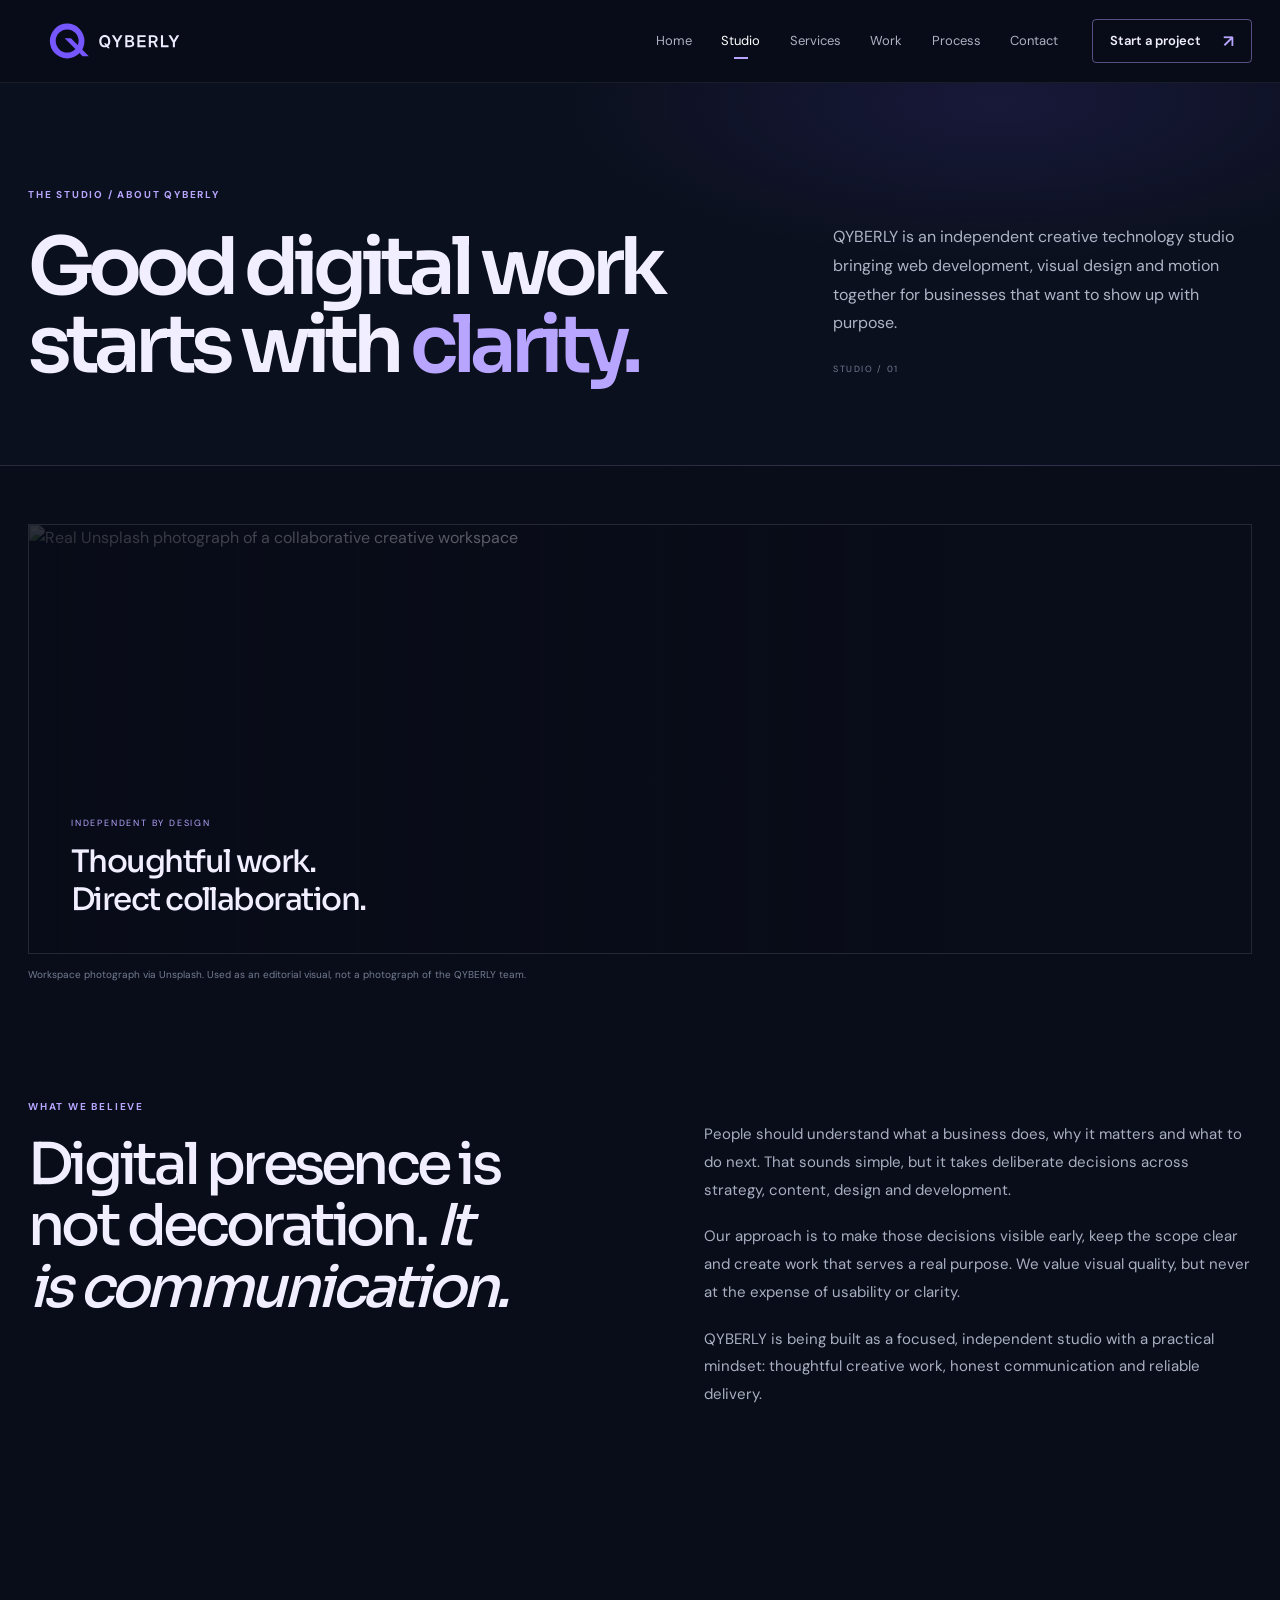
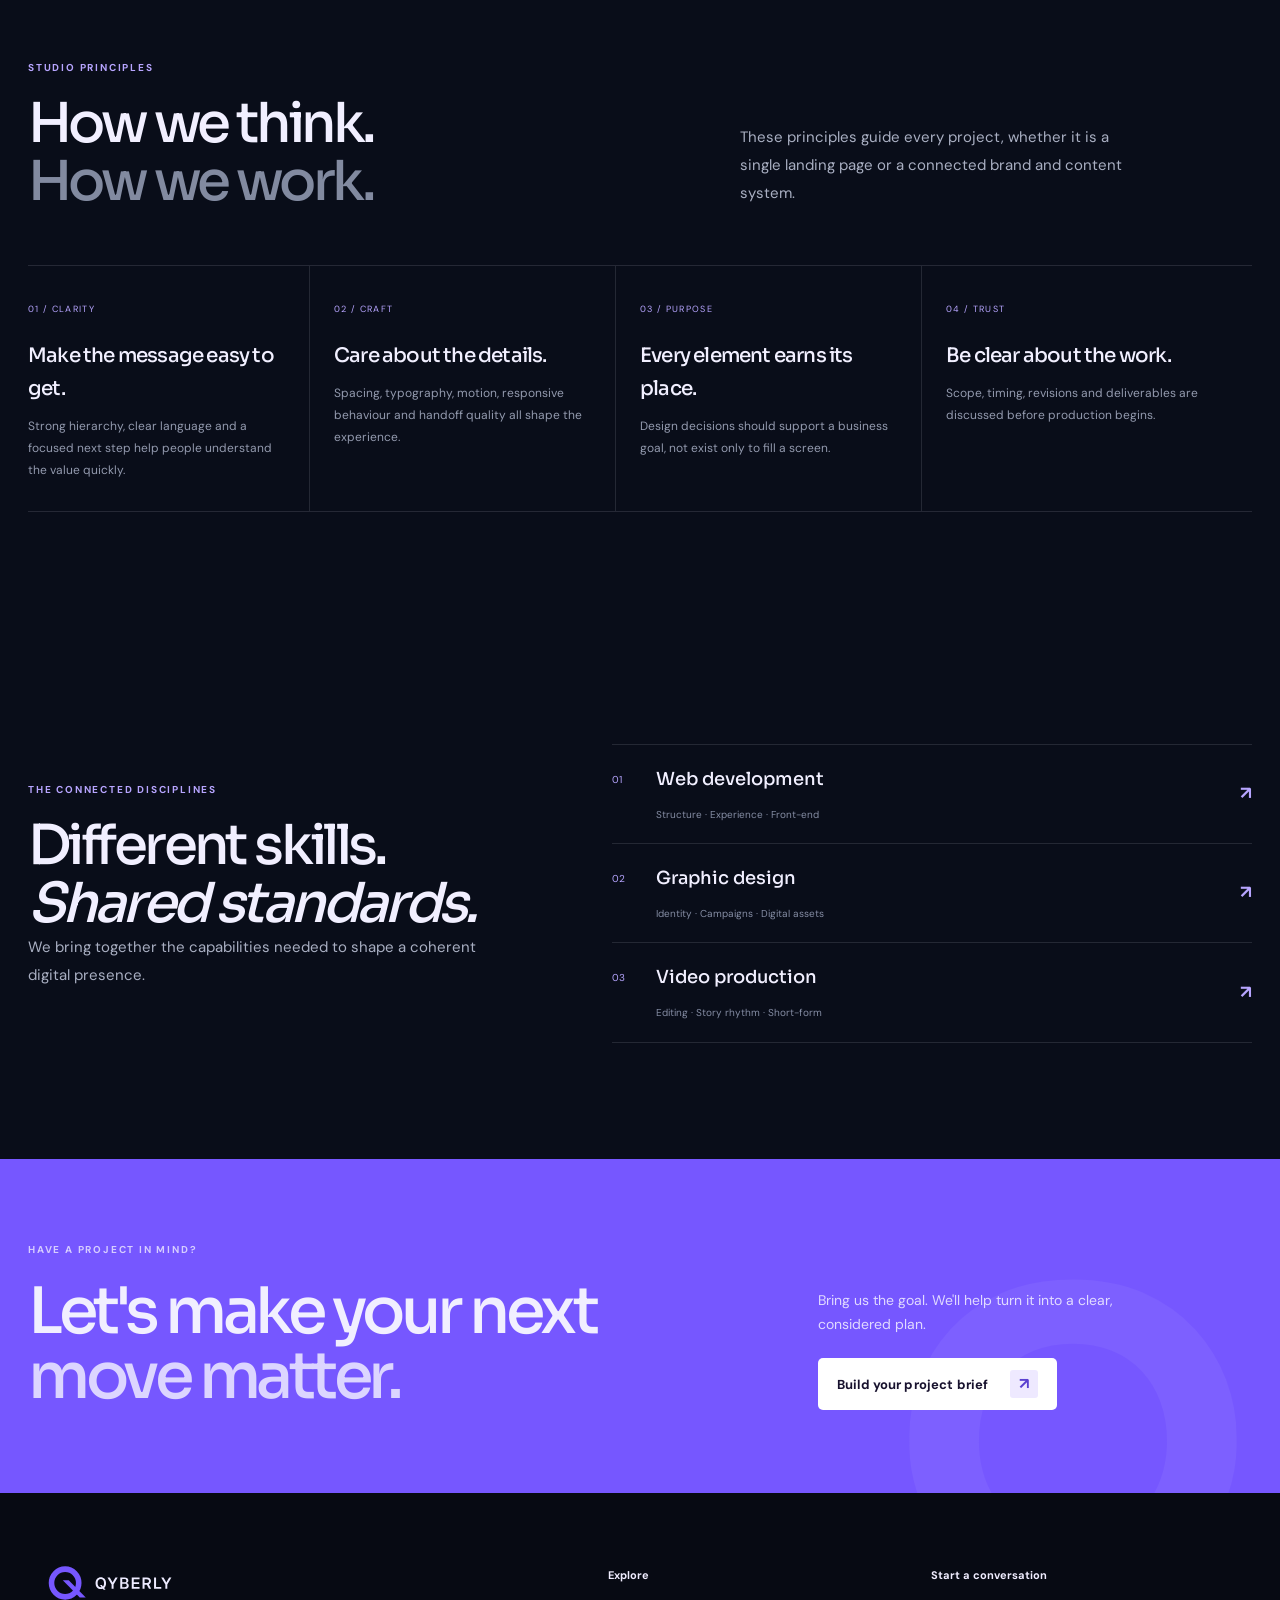
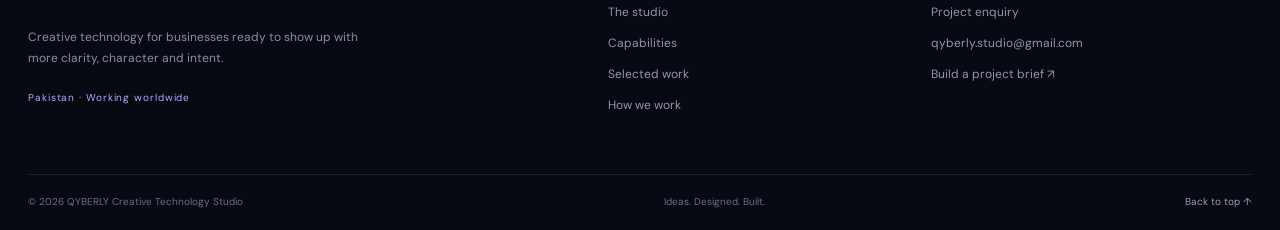
==== about.html @ 38f423c2 "Launch QYBERLY premium studio website v4.0" ====
<!doctype html>
<html lang="en">
<head>
  <meta charset="utf-8">
  <meta name="viewport" content="width=device-width, initial-scale=1">
  <meta name="theme-color" content="#090d19">
  <meta name="description" content="Meet QYBERLY, an independent creative technology studio focused on clarity, craft and connected digital experiences.">
  <meta property="og:type" content="website">
  <meta property="og:title" content="The studio | QYBERLY">
  <meta property="og:description" content="Meet QYBERLY, an independent creative technology studio focused on clarity, craft and connected digital experiences.">
  <meta property="og:image" content="assets/brand/qyberly-logo-transparent.png">
  <title>The studio | QYBERLY</title>
  <link rel="icon" href="assets/brand/favicon.ico" sizes="any">
  <link rel="icon" type="image/png" href="assets/brand/favicon-32.png">
  <link rel="preconnect" href="https://fonts.googleapis.com">
  <link rel="preconnect" href="https://fonts.gstatic.com" crossorigin>
  <link href="https://fonts.googleapis.com/css2?family=DM+Sans:wght@400;500;600;700&family=Sora:wght@400;500;600;700;800&display=swap" rel="stylesheet">
  <link rel="stylesheet" href="css/style.css">
  
  <script src="js/main.js" defer></script>
</head>
<body data-page="about">
<a class="skip-link" href="#main">Skip to content</a>
<div class="reading-progress" aria-hidden="true"><span id="reading-progress-bar"></span></div>
<header class="site-header" id="top">
  <div class="nav-frame">
    <a class="brand-lockup" href="index.html" aria-label="QYBERLY home"><img src="assets/brand/qyberly-logo.svg" alt="QYBERLY Creative Technology Studio"></a>
    <button class="nav-toggle" type="button" aria-expanded="false" aria-controls="primary-nav" aria-label="Open navigation"><span></span><span></span></button>
    <nav class="primary-nav" id="primary-nav" aria-label="Primary navigation"><a href="index.html">Home</a><a href="about.html" aria-current="page">Studio</a><a href="services.html">Services</a><a href="portfolio.html">Work</a><a href="process.html">Process</a><a href="contact.html">Contact</a></nav>
    <a class="nav-cta" href="contact.html">Start a project <span aria-hidden="true">↗</span></a>
  </div>
</header>
<main id="main">
<section class="page-hero"><div class="container page-hero-grid"><div data-reveal><span class="eyebrow">The studio / About QYBERLY</span><h1>Good digital work<br>starts with <em>clarity.</em></h1></div><div class="page-hero-aside" data-reveal data-delay="100"><p>QYBERLY is an independent creative technology studio bringing web development, visual design and motion together for businesses that want to show up with purpose.</p><span class="page-index">STUDIO / 01</span></div></div></section>
<section class="section about-image-section"><div class="container"><div class="about-image-wrap" data-reveal><img src="https://images.unsplash.com/photo-1634084462412-b54873c0a56d?auto=format&fit=crop&w=1600&q=88" alt="Real Unsplash photograph of a collaborative creative workspace" loading="lazy"><div class="about-image-caption"><span>INDEPENDENT BY DESIGN</span><strong>Thoughtful work.<br>Direct collaboration.</strong></div></div><p class="image-credit">Workspace photograph via Unsplash. Used as an editorial visual, not a photograph of the QYBERLY team.</p></div></section>
<section class="section"><div class="container about-story-grid"><div data-reveal><span class="eyebrow">What we believe</span><h2>Digital presence is not decoration. <em>It is communication.</em></h2></div><div class="about-prose" data-reveal data-delay="100"><p>People should understand what a business does, why it matters and what to do next. That sounds simple, but it takes deliberate decisions across strategy, content, design and development.</p><p>Our approach is to make those decisions visible early, keep the scope clear and create work that serves a real purpose. We value visual quality, but never at the expense of usability or clarity.</p><p>QYBERLY is being built as a focused, independent studio with a practical mindset: thoughtful creative work, honest communication and reliable delivery.</p></div></div></section>
<section class="section principles-section"><div class="container"><div class="section-heading" data-reveal><div><span class="eyebrow">Studio principles</span><h2>How we think.<br><span class="text-muted">How we work.</span></h2></div><p>These principles guide every project, whether it is a single landing page or a connected brand and content system.</p></div><div class="principle-grid"><article data-reveal><span>01 / CLARITY</span><h3>Make the message easy to get.</h3><p>Strong hierarchy, clear language and a focused next step help people understand the value quickly.</p></article><article data-reveal data-delay="80"><span>02 / CRAFT</span><h3>Care about the details.</h3><p>Spacing, typography, motion, responsive behaviour and handoff quality all shape the experience.</p></article><article data-reveal data-delay="160"><span>03 / PURPOSE</span><h3>Every element earns its place.</h3><p>Design decisions should support a business goal, not exist only to fill a screen.</p></article><article data-reveal data-delay="240"><span>04 / TRUST</span><h3>Be clear about the work.</h3><p>Scope, timing, revisions and deliverables are discussed before production begins.</p></article></div></div></section>
<section class="section about-capabilities"><div class="container capability-grid"><div data-reveal><span class="eyebrow">The connected disciplines</span><h2>Different skills.<br><em>Shared standards.</em></h2><p>We bring together the capabilities needed to shape a coherent digital presence.</p></div><div class="capability-list" data-reveal data-delay="100"><a href="services.html#web"><span>01</span><strong>Web development</strong><small>Structure · Experience · Front-end</small><b>↗</b></a><a href="services.html#brand"><span>02</span><strong>Graphic design</strong><small>Identity · Campaigns · Digital assets</small><b>↗</b></a><a href="services.html#motion"><span>03</span><strong>Video production</strong><small>Editing · Story rhythm · Short-form</small><b>↗</b></a></div></div></section>
</main>
<section class="closing-band">
  <div class="container closing-inner" data-reveal>
    <div><span class="eyebrow">Have a project in mind?</span><h2>Let's make your next<br><em>move matter.</em></h2></div>
    <div class="closing-action"><p>Bring us the goal. We'll help turn it into a clear, considered plan.</p><a class="button button-light" href="contact.html">Build your project brief <span class="button-arrow">↗</span></a></div>
  </div>
</section>
<footer class="site-footer">
  <div class="container footer-main">
    <div class="footer-intro"><a href="index.html" class="footer-logo"><img src="assets/brand/qyberly-logo.svg" alt="QYBERLY"></a><p>Creative technology for businesses ready to show up with more clarity, character and intent.</p><span class="footer-location">Pakistan · Working worldwide</span></div>
    <div class="footer-column"><h3>Explore</h3><a href="about.html">The studio</a><a href="services.html">Capabilities</a><a href="portfolio.html">Selected work</a><a href="process.html">How we work</a></div>
    <div class="footer-column"><h3>Start a conversation</h3><a href="contact.html">Project enquiry</a><a href="mailto:qyberly.studio@gmail.com">qyberly.studio@gmail.com</a><a href="contact.html#project-brief">Build a project brief ↗</a></div>
  </div>
  <div class="container footer-bottom"><span>© <span data-year></span> QYBERLY Creative Technology Studio</span><span>Ideas. Designed. Built.</span><a href="#top">Back to top ↑</a></div>
</footer>

<dialog class="command-palette" id="command-palette" aria-label="Quick navigation">
  <div class="command-palette-head"><span>QYBERLY / QUICK NAVIGATION</span><kbd>ESC</kbd></div>
  <label class="command-search"><span>⌕</span><input id="command-search-input" type="search" placeholder="Search pages and actions..." autocomplete="off"></label>
  <div class="command-results" id="command-results">
    <a href="index.html"><small>PAGE / 01</small><b>Home</b><span>↗</span></a>
    <a href="about.html"><small>PAGE / 02</small><b>Studio</b><span>↗</span></a>
    <a href="services.html"><small>PAGE / 03</small><b>Services</b><span>↗</span></a>
    <a href="portfolio.html"><small>PAGE / 04</small><b>Selected work</b><span>↗</span></a>
    <a href="process.html"><small>PAGE / 05</small><b>Process</b><span>↗</span></a>
    <a href="contact.html"><small>ACTION / START</small><b>Build a project brief</b><span>↗</span></a>
  </div>
  <div class="command-palette-foot"><span>TIP</span> Press <kbd>Ctrl</kbd> + <kbd>K</kbd> from anywhere to open this menu.</div>
</dialog>

<button class="back-top" type="button" aria-label="Back to top">↑</button>
</body>
</html>
---- css/style.css ----
/* QYBERLY / Studio website v3.0. Plain CSS, no build step. */
:root{
  color-scheme:dark;
  --bg:#090d19;--bg-soft:#0d1221;--panel:#11182a;--panel-2:#151d31;--panel-3:#1a2238;
  --text:#f1efff;--text-soft:#c4c4d4;--muted:#8d93a9;--line:rgba(237,235,255,.12);
  --violet:#7657ff;--violet-light:#b7a5ff;--violet-deep:#5c40e8;--white:#fff;
  --font-display:'Sora',system-ui,sans-serif;--font-body:'DM Sans',system-ui,sans-serif;
  --ease:cubic-bezier(.22,.68,0,1);--ease-out:cubic-bezier(.2,.75,.25,1);--radius:18px;
  --container: min(1240px, calc(100% - 56px));
}
*{box-sizing:border-box}html{scroll-behavior:smooth;scroll-padding-top:110px}body{margin:0;background:var(--bg);color:var(--text);font-family:var(--font-body);font-size:16px;line-height:1.65;-webkit-font-smoothing:antialiased}body.nav-open{overflow:hidden}a{color:inherit;text-decoration:none}button,input,textarea,select{font:inherit}button{color:inherit}img{display:block;max-width:100%}::selection{background:rgba(118,87,255,.35);color:#fff}.container{width:var(--container);margin-inline:auto}.skip-link{position:fixed;left:18px;top:-60px;z-index:999;background:#fff;color:#111;padding:12px 16px;border-radius:6px}.skip-link:focus{top:18px}.reading-progress{position:fixed;top:0;left:0;width:100%;height:2px;z-index:200;background:transparent}.reading-progress span{display:block;width:0;height:100%;background:var(--violet-light);transform-origin:left}
.site-header{position:sticky;top:0;z-index:100;background:rgba(9,13,25,.88);backdrop-filter:blur(18px);border-bottom:1px solid rgba(237,235,255,.075)}.nav-frame{width:var(--container);height:82px;margin:auto;display:flex;align-items:center;justify-content:space-between;gap:34px}.brand-lockup{width:174px;flex:none;display:flex;align-items:center}.brand-lockup img{width:100%;height:auto}.primary-nav{display:flex;align-items:center;gap:clamp(18px,2.3vw,32px);margin-left:auto}.primary-nav a{font-size:13px;color:#aeb2c4;transition:color .35s var(--ease)}.primary-nav a:hover,.primary-nav a[aria-current=page]{color:#fff}.primary-nav a[aria-current=page]:after{content:'';display:block;height:2px;width:14px;margin:5px auto -7px;background:var(--violet-light)}.nav-cta{height:44px;padding:0 17px;display:inline-flex;align-items:center;gap:22px;border:1px solid rgba(183,165,255,.45);border-radius:4px;font-size:13px;font-weight:600;white-space:nowrap;transition:background .35s var(--ease),border-color .35s var(--ease),transform .35s var(--ease)}.nav-cta span{color:var(--violet-light);font-size:17px}.nav-cta:hover{background:rgba(118,87,255,.12);border-color:var(--violet-light);transform:translateY(-2px)}.nav-toggle{display:none}
.home-hero{position:relative;overflow:hidden;border-bottom:1px solid var(--line);background:radial-gradient(ellipse at 81% 39%,rgba(86,62,201,.16),transparent 34%),linear-gradient(120deg,#090d19 0%,#0a0f1d 55%,#0d1020 100%)}.hero-layout{min-height:690px;padding-top:84px;padding-bottom:92px;display:grid;grid-template-columns:1.05fr .95fr;gap:7%;align-items:center}.hero-copy{position:relative;z-index:2;padding-bottom:16px}.hero-kicker,.eyebrow{display:flex;align-items:center;gap:10px;color:var(--violet-light);font-size:10px;text-transform:uppercase;letter-spacing:.18em;font-weight:700}.status-dot{width:7px;height:7px;border-radius:50%;background:#a997ff;box-shadow:0 0 0 5px rgba(118,87,255,.13)}.kicker-line{width:28px;height:1px;background:rgba(183,165,255,.48)}h1,h2,h3,p{margin-top:0}.hero-copy h1,.page-hero h1{font-family:var(--font-display);font-weight:600;letter-spacing:-.075em;line-height:.99;font-size:clamp(3.6rem,6.6vw,6.65rem);margin:30px 0 26px;max-width:800px}.type-accent,.page-hero h1 em,.difference-title h2 em,.faq-layout h2 em,.contact-aside h2 em,.service-panel-copy h2 em,.process-intro h2 em,.collaboration-grid h2 em{font-style:normal;color:var(--violet-light)}.hero-lead{max-width:590px;color:#b8bdcf;font-size:17px;line-height:1.75;margin-bottom:34px}.hero-actions{display:flex;gap:14px;align-items:center;flex-wrap:wrap}.button{min-height:52px;padding:0 18px;display:inline-flex;align-items:center;justify-content:center;gap:22px;border:1px solid transparent;border-radius:5px;font-weight:700;font-size:13px;letter-spacing:.01em;transition:transform .4s var(--ease),background .4s var(--ease),border-color .4s var(--ease),color .4s var(--ease);cursor:pointer}.button:hover{transform:translateY(-3px)}.button:active{transform:translateY(-1px) scale(.99)}.button-primary{background:var(--violet);color:white}.button-primary:hover{background:#886eff}.button-arrow{width:28px;height:28px;border-radius:3px;background:rgba(12,9,31,.22);display:inline-flex;align-items:center;justify-content:center;font-size:16px}.button-quiet{background:transparent;border-color:var(--line);color:#d9d8e8}.button-quiet:hover,.button-outline:hover{border-color:var(--violet-light);background:rgba(118,87,255,.09)}.hero-proof{display:flex;gap:22px;flex-wrap:wrap;margin-top:48px;padding-top:18px;border-top:1px solid var(--line);max-width:610px}.hero-proof span{font-size:10px;text-transform:uppercase;letter-spacing:.11em;color:#7f869d}.hero-art{position:relative;min-width:0;padding:10px 24px 44px 0}.hero-image-frame{height:515px;position:relative;overflow:hidden;background:#151c2d;border:1px solid rgba(183,165,255,.23);border-radius:3px}.hero-image-frame img{width:100%;height:100%;object-fit:cover;filter:saturate(.72) brightness(.72);transition:transform 1.2s var(--ease)}.hero-image-frame:hover img{transform:scale(1.035)}.image-shade{position:absolute;inset:0;background:linear-gradient(180deg,rgba(5,8,17,.12),rgba(5,8,17,.08) 40%,rgba(5,8,17,.83))}.hero-image-top,.hero-image-bottom{position:absolute;left:26px;right:26px;display:flex;justify-content:space-between;align-items:flex-start}.hero-image-top{top:23px;color:#f1efff;font-size:9px;letter-spacing:.17em}.hero-image-bottom{bottom:25px;align-items:flex-end;color:#c7c5d9;font-size:10px;letter-spacing:.12em;line-height:1.8}.hero-image-bottom strong{font-family:var(--font-display);display:block;font-size:20px;letter-spacing:-.04em;color:#fff;font-weight:500}.hero-orbit{width:64px;height:64px;border:1px solid rgba(183,165,255,.65);border-radius:50%;display:grid;place-items:center;color:var(--violet-light);font-family:var(--font-display);font-size:35px;line-height:1}.hero-side-note{position:absolute;right:0;top:5%;writing-mode:vertical-rl;display:flex;gap:12px;align-items:center;color:#858ca2;font-size:9px;letter-spacing:.16em;text-transform:uppercase}.vertical-rule{height:38px;width:1px;background:var(--violet)}.hero-floating-note{position:absolute;bottom:0;left:-52px;background:#12192a;border:1px solid rgba(183,165,255,.25);padding:17px 21px;min-width:235px;box-shadow:0 18px 44px rgba(0,0,0,.24)}.note-label{display:block;color:var(--violet-light);font-size:8px;letter-spacing:.16em;margin-bottom:8px}.hero-floating-note strong{font-family:var(--font-display);font-size:14px;line-height:1.45;font-weight:500}.note-mark{position:absolute;right:18px;bottom:18px;color:var(--violet-light)}.hero-bottom-rule{border-top:1px solid var(--line)}.hero-bottom-rule .container{height:47px;display:flex;align-items:center;justify-content:space-between;color:#737a91;font-size:9px;letter-spacing:.18em}.discipline-strip{border-bottom:1px solid var(--line);background:#0b101e}.discipline-content{min-height:76px;display:flex;align-items:center;justify-content:space-between;gap:20px}.discipline-content>span{color:#8e94a9;font-size:12px}.discipline-content>div{display:flex;align-items:center;gap:23px;flex-wrap:wrap}.discipline-content b{font-weight:500;font-size:11px;color:#d4d2e3}.discipline-content i{width:4px;height:4px;background:var(--violet-light);border-radius:50%}
.section{padding:116px 0}.section-tight{padding:88px 0}.section-intro{background:linear-gradient(180deg,#0b101e,#0d1322)}.intro-grid,.section-heading,.difference-grid,.fit-panel,.about-story-grid,.capability-grid,.faq-layout,.collaboration-grid{display:grid;grid-template-columns:1.08fr .92fr;gap:9%;align-items:start}.intro-grid h2,.section-heading h2,.difference-title h2,.fit-panel h2,.about-story-grid h2,.capability-grid h2,.faq-layout h2,.collaboration-grid h2,.contact-aside h2,.service-selector-intro h2,.process-intro h2{font-family:var(--font-display);font-size:clamp(2.5rem,4.3vw,4.25rem);line-height:1.07;letter-spacing:-.065em;font-weight:500;margin:18px 0 0}.text-muted{color:#828aa0}.intro-copy{padding-top:31px}.intro-copy p,.section-heading>p,.fit-panel>div:last-child>p,.about-prose p,.capability-grid>div>p,.collaboration-grid>div>p{color:#a9afc2;line-height:1.85;font-size:15px}.underlink{display:inline-flex;align-items:center;gap:16px;margin-top:13px;padding-bottom:6px;border-bottom:1px solid rgba(183,165,255,.42);font-size:12px;font-weight:700;color:#f0edff;transition:gap .35s var(--ease),color .35s var(--ease)}.underlink span{color:var(--violet-light);font-size:17px}.underlink:hover{gap:23px;color:var(--violet-light)}.section-services{background:#0b101e}.section-heading{align-items:end;margin-bottom:53px}.section-heading>p{max-width:410px;margin-bottom:5px}.service-list-home{border-top:1px solid var(--line)}.service-line{display:grid;grid-template-columns:70px 1.1fr 1fr 40px;gap:20px;align-items:center;padding:29px 0;border-bottom:1px solid var(--line);transition:padding .4s var(--ease),background .4s var(--ease)}.service-line:hover{padding-left:14px;padding-right:14px;background:rgba(118,87,255,.045)}.service-index{color:var(--violet-light);font-size:11px;letter-spacing:.13em}.service-name h3{font-family:var(--font-display);font-size:22px;letter-spacing:-.04em;font-weight:500;margin:0 0 4px}.service-name p,.service-description{font-size:12px;color:#858ca3;margin:0}.service-description{max-width:260px}.service-arrow{justify-self:end;font-size:22px;color:var(--violet-light);transition:transform .4s var(--ease)}.service-line:hover .service-arrow{transform:translate(4px,-4px)}.section-end-link{margin-top:29px}.section-work{background:#080c17}.home-work-grid{display:grid;grid-template-columns:1.2fr .8fr;gap:42px 26px}.home-work-card{display:block;min-width:0}.home-work-large{grid-row:span 2}.home-work-image{height:270px;position:relative;overflow:hidden;background:#141a2b;border:1px solid var(--line)}.home-work-large .home-work-image{height:590px}.home-work-image:after{content:'';position:absolute;inset:0;background:linear-gradient(180deg,rgba(6,8,18,.08),rgba(6,8,18,.13) 44%,rgba(6,8,18,.72));pointer-events:none}.home-work-image img{width:100%;height:100%;object-fit:cover;filter:saturate(.72) brightness(.78);transition:transform 1.1s var(--ease),filter .8s var(--ease)}.home-work-card:hover img{transform:scale(1.045);filter:saturate(.9) brightness(.82)}.image-index{position:absolute;z-index:2;top:18px;left:20px;color:#fff;font-size:9px;letter-spacing:.15em}.image-hover-arrow{position:absolute;z-index:2;right:20px;top:14px;width:38px;height:38px;border:1px solid rgba(255,255,255,.55);border-radius:50%;display:grid;place-items:center;transition:background .35s var(--ease),transform .35s var(--ease)}.home-work-card:hover .image-hover-arrow{background:var(--violet);border-color:var(--violet);transform:rotate(45deg)}.home-work-meta{padding:17px 0 0;display:flex;justify-content:space-between;gap:18px;align-items:flex-start}.home-work-meta>div>span,.work-type{font-size:9px;text-transform:uppercase;letter-spacing:.13em;color:#8d94a9}.home-work-meta h3{font-family:var(--font-display);font-size:19px;letter-spacing:-.04em;font-weight:500;margin:7px 0 0}.work-type{white-space:nowrap;padding-top:5px;color:var(--violet-light)}.concept-note,.portfolio-disclaimer,.image-credit{font-size:10px;color:#747c93;line-height:1.65}.concept-note{margin:32px 0 0}.image-credit{margin:13px 0 0}.section-difference{background:#0d1322}.difference-title h2{font-size:clamp(2.9rem,5vw,5rem)}.difference-content{padding-top:22px}.difference-lead{font-family:var(--font-display);font-size:21px;line-height:1.5;letter-spacing:-.035em;color:#e5e3f2;margin:0 0 35px}.difference-points{border-top:1px solid var(--line);margin-bottom:24px}.difference-points>div{display:grid;grid-template-columns:42px 1fr;gap:16px;padding:19px 0;border-bottom:1px solid var(--line)}.difference-points>div>span{font-size:10px;color:var(--violet-light);padding-top:5px}.difference-points h3{font-size:14px;font-weight:600;margin:0 0 5px}.difference-points p{font-size:12px;color:#9299ad;line-height:1.7;margin:0}.section-fit{padding-top:90px;padding-bottom:120px}.fit-panel{padding:53px 58px;border:1px solid rgba(183,165,255,.25);background:linear-gradient(120deg,rgba(118,87,255,.1),rgba(17,24,42,.8) 52%,rgba(118,87,255,.04));align-items:center}.fit-panel h2{font-size:clamp(2.4rem,4vw,3.8rem)}.fit-panel>div:last-child{max-width:410px}.fit-panel>div:last-child>p{margin-bottom:20px}
.closing-band{padding:83px 0;background:#7657ff;position:relative;overflow:hidden}.closing-band:after{content:'Q';position:absolute;right:2%;bottom:-170px;font-family:var(--font-display);font-size:420px;font-weight:700;color:rgba(255,255,255,.05);line-height:1;pointer-events:none}.closing-inner{display:grid;grid-template-columns:1fr .65fr;gap:10%;align-items:end;position:relative;z-index:1}.closing-band .eyebrow{color:rgba(255,255,255,.7)}.closing-band h2{font-family:var(--font-display);font-size:clamp(2.7rem,5vw,5rem);line-height:1.03;letter-spacing:-.07em;font-weight:500;margin:20px 0 0}.closing-band h2 em{font-style:normal;color:#dcd5ff}.closing-action p{color:rgba(255,255,255,.78);max-width:330px;font-size:14px;line-height:1.7;margin-bottom:22px}.button-light{background:#fff;color:#18122e}.button-light .button-arrow{background:#eee9ff;color:#5a40d0}.button-light:hover{background:#ece8ff}.site-footer{background:#070a13;padding:68px 0 20px}.footer-main{display:grid;grid-template-columns:1.5fr .7fr 1fr;gap:8%;padding-bottom:58px}.footer-logo{display:block;width:165px}.footer-logo img{width:100%}.footer-intro p{max-width:330px;color:#8990a4;font-size:12px;line-height:1.8;margin:22px 0 13px}.footer-location{font-size:10px;color:var(--violet-light);letter-spacing:.09em}.footer-column{display:flex;flex-direction:column;gap:11px}.footer-column h3{font-size:11px;color:#f0edff;margin:5px 0 8px;font-weight:700}.footer-column a{font-size:12px;color:#9097aa;transition:color .3s}.footer-column a:hover{color:#c2b5ff}.footer-bottom{border-top:1px solid rgba(237,235,255,.1);padding-top:19px;display:flex;justify-content:space-between;gap:16px;color:#687087;font-size:10px}.footer-bottom p{margin:0}.footer-bottom a{color:#9a9fb1}.back-top{position:fixed;right:22px;bottom:22px;width:42px;height:42px;border:1px solid rgba(183,165,255,.35);background:rgba(17,24,42,.92);color:#fff;border-radius:50%;font-size:18px;z-index:60;opacity:0;pointer-events:none;transform:translateY(10px);transition:all .35s var(--ease);cursor:pointer}.back-top.is-visible{opacity:1;pointer-events:auto;transform:translateY(0)}
/* Inner page foundations */
.page-hero{padding:104px 0 80px;background:radial-gradient(ellipse at 78% 5%,rgba(118,87,255,.12),transparent 31%),#0b101e;border-bottom:1px solid var(--line)}.page-hero-grid{display:grid;grid-template-columns:1.1fr .7fr;gap:12%;align-items:end}.page-hero h1{font-size:clamp(3.5rem,6.2vw,6rem);margin:24px 0 0}.page-hero-aside{padding:0 0 8px;max-width:440px}.page-hero-aside p{color:#aeb4c6;font-size:16px;line-height:1.8;margin-bottom:24px}.page-index{display:block;color:#737b91;font-size:9px;letter-spacing:.18em}.about-image-section{padding:58px 0 0}.about-image-wrap{height:430px;position:relative;overflow:hidden;border:1px solid var(--line)}.about-image-wrap img{width:100%;height:100%;object-fit:cover;filter:saturate(.66) brightness(.57)}.about-image-wrap:after{content:'';position:absolute;inset:0;background:linear-gradient(90deg,rgba(8,12,24,.72),transparent 75%)}.about-image-caption{position:absolute;z-index:2;left:42px;bottom:35px}.about-image-caption span{display:block;font-size:9px;letter-spacing:.2em;color:var(--violet-light);margin-bottom:12px}.about-image-caption strong{font-family:var(--font-display);font-size:31px;line-height:1.2;font-weight:500;letter-spacing:-.05em}.about-story-grid{grid-template-columns:.9fr 1fr;gap:15%}.about-story-grid h2{font-size:clamp(2.6rem,4.5vw,4.3rem)}.about-prose{padding-top:22px}.about-prose p{margin-bottom:19px}.principle-grid{display:grid;grid-template-columns:repeat(4,1fr);border-top:1px solid var(--line);border-bottom:1px solid var(--line)}.principle-grid article{padding:28px 24px 30px 0;border-right:1px solid var(--line);margin-right:24px}.principle-grid article:last-child{border-right:0;margin-right:0}.principle-grid article>span{color:var(--violet-light);font-size:9px;letter-spacing:.15em}.principle-grid h3{font-family:var(--font-display);font-size:20px;letter-spacing:-.04em;font-weight:500;margin:19px 0 11px}.principle-grid p{font-size:12px;color:#939aae;line-height:1.8;margin:0}.capability-grid{grid-template-columns:.85fr 1.15fr;align-items:center}.capability-list{border-top:1px solid var(--line)}.capability-list a{display:grid;grid-template-columns:32px 1fr 34px;gap:12px;align-items:center;padding:20px 0;border-bottom:1px solid var(--line)}.capability-list a>span{color:var(--violet-light);font-size:10px}.capability-list strong{font-family:var(--font-display);font-size:18px;font-weight:500}.capability-list small{grid-column:2;color:#858da4;font-size:10px}.capability-list b{grid-column:3;grid-row:1/3;justify-self:end;color:var(--violet-light);font-size:18px;transition:transform .3s}.capability-list a:hover b{transform:translate(4px,-4px)}
/* Services */
.service-selector-section{padding-top:80px}.service-selector-intro{display:flex;justify-content:space-between;align-items:end;margin-bottom:33px}.service-selector-intro h2{font-size:clamp(2.5rem,4.5vw,4.2rem)}.service-tabs{display:flex;gap:5px;border-bottom:1px solid var(--line);margin-bottom:34px}.service-tab{background:none;border:0;padding:17px 20px;color:#838ba1;font-size:12px;cursor:pointer;position:relative}.service-tab:after{content:'';height:2px;position:absolute;left:18px;right:18px;bottom:-1px;background:transparent;transition:background .3s}.service-tab.is-active{color:#fff}.service-tab.is-active:after{background:var(--violet-light)}.service-panel-anchor{scroll-margin-top:110px}.service-panel{display:grid;grid-template-columns:1fr 1fr;gap:8%;align-items:center;min-height:430px}.service-panel[hidden]{display:none}.service-panel-copy h2{font-family:var(--font-display);font-size:clamp(2.7rem,4.4vw,4.2rem);letter-spacing:-.07em;line-height:1.05;font-weight:500;margin:17px 0}.service-panel-copy>p{color:#a4abc0;line-height:1.8;font-size:14px;max-width:480px}.deliverable-list{display:grid;grid-template-columns:1fr 1fr;gap:12px 18px;margin:26px 0 30px}.deliverable-list span{font-size:11px;color:#c8c8d7;position:relative;padding-left:14px}.deliverable-list span:before{content:'';width:5px;height:5px;position:absolute;left:0;top:8px;background:var(--violet-light);border-radius:50%}.service-panel-image{height:440px;position:relative;overflow:hidden;border:1px solid var(--line)}.service-panel-image img{width:100%;height:100%;object-fit:cover;filter:brightness(.72) saturate(.72)}.photo-credit{position:absolute;bottom:12px;left:14px;font-size:9px;color:rgba(255,255,255,.78);text-shadow:0 1px 8px #000}.scope-section{background:#0b101e}.engagement-grid{display:grid;grid-template-columns:repeat(3,1fr);gap:34px}.engagement-grid article{padding:25px 22px 25px 0;border-top:1px solid rgba(183,165,255,.35)}.engagement-number{font-size:9px;color:var(--violet-light);letter-spacing:.15em}.engagement-grid h3{font-family:var(--font-display);font-size:23px;font-weight:500;letter-spacing:-.04em;margin:17px 0 10px}.engagement-grid p{font-size:13px;line-height:1.8;color:#939aae;min-height:70px}.faq-layout{grid-template-columns:.75fr 1.25fr;gap:13%}.faq-layout h2,.contact-aside h2{font-size:clamp(2.6rem,4.5vw,4.4rem)}.faq-layout>div:first-child>p{font-size:13px;color:#858da3;margin-top:20px}.faq-list{border-top:1px solid var(--line)}.faq-item{border-bottom:1px solid var(--line)}.faq-trigger{width:100%;background:none;border:0;display:flex;justify-content:space-between;align-items:center;text-align:left;padding:21px 0;gap:16px;cursor:pointer}.faq-trigger span{font-family:var(--font-display);font-size:15px;font-weight:500;letter-spacing:-.02em}.faq-trigger b{font-size:20px;font-weight:400;color:var(--violet-light);transition:transform .3s}.faq-trigger[aria-expanded=true] b{transform:rotate(45deg)}.faq-answer{padding:0 35px 20px 0}.faq-answer p{color:#9ca3b7;font-size:13px;line-height:1.8;margin:0}
/* Portfolio */
.portfolio-section{padding-top:70px}.portfolio-toolbar{display:flex;align-items:center;justify-content:space-between;gap:20px;margin-bottom:34px}.filter-group{display:flex;gap:7px;flex-wrap:wrap}.filter-button{background:transparent;border:1px solid var(--line);color:#9da4b8;padding:9px 13px;border-radius:3px;font-size:11px;cursor:pointer;transition:background .3s,border-color .3s,color .3s}.filter-button span{font-size:9px;opacity:.6;margin-left:7px}.filter-button.is-active,.filter-button:hover{background:rgba(118,87,255,.16);border-color:rgba(183,165,255,.5);color:#fff}.portfolio-count{font-size:10px;color:#80879d;white-space:nowrap}.portfolio-count strong{color:#fff}.portfolio-grid{display:grid;grid-template-columns:1fr 1fr;gap:42px 28px}.portfolio-card{min-width:0;scroll-margin-top:110px}.portfolio-card[hidden]{display:none}.portfolio-open{display:block;width:100%;padding:0;text-align:left;background:transparent;border:0;cursor:pointer}.portfolio-image{height:345px;position:relative;overflow:hidden;background:#151c2c;border:1px solid var(--line)}.portfolio-card-featured .portfolio-image{height:430px}.portfolio-image>img{width:100%;height:100%;object-fit:cover;filter:brightness(.72) saturate(.7);transition:transform .9s var(--ease),filter .7s}.portfolio-open:hover .portfolio-image>img{transform:scale(1.05);filter:brightness(.88) saturate(.86)}.portfolio-image:after{content:'';position:absolute;inset:0;background:linear-gradient(180deg,rgba(5,8,18,.05),rgba(5,8,18,.1) 38%,rgba(5,8,18,.83));pointer-events:none}.portfolio-serial{position:absolute;left:20px;top:18px;z-index:2;font-size:9px;letter-spacing:.16em;color:#fff}.portfolio-open-icon{position:absolute;right:18px;top:16px;z-index:2;width:38px;height:38px;border:1px solid rgba(255,255,255,.6);border-radius:50%;display:grid;place-items:center;transition:background .35s,transform .35s}.portfolio-open:hover .portfolio-open-icon{background:var(--violet);transform:rotate(45deg)}.portfolio-overlay-title{position:absolute;left:25px;bottom:25px;z-index:2;display:flex;flex-direction:column;gap:4px}.portfolio-overlay-title small{font-size:9px;letter-spacing:.2em;color:#d8d3f3}.portfolio-overlay-title strong{font-family:var(--font-display);font-size:clamp(3.6rem,8vw,6rem);letter-spacing:-.09em;line-height:.9;font-weight:600}.portfolio-overlay-title strong span{color:var(--violet-light)}.portfolio-card-caption{display:flex;align-items:flex-start;justify-content:space-between;gap:16px;padding-top:17px}.portfolio-card-caption>div>span{font-size:9px;color:#8a91a6;text-transform:uppercase;letter-spacing:.13em}.portfolio-card-caption h2{font-family:var(--font-display);font-size:19px;letter-spacing:-.04em;font-weight:500;margin:7px 0 0}.concept-label{display:inline-block;color:var(--violet-light);border:1px solid rgba(183,165,255,.32);padding:5px 8px;font-size:8px;letter-spacing:.11em;text-transform:uppercase;white-space:nowrap}.portfolio-brand-art{background:radial-gradient(circle at 70% 25%,rgba(118,87,255,.35),transparent 38%),#11182a}.portfolio-brand-art:after{display:none}.brand-art-bg{position:absolute;inset:0;display:flex;align-items:center;justify-content:center;flex-direction:column;overflow:hidden}.brand-art-ring{position:absolute;width:260px;height:260px;border:1px solid rgba(183,165,255,.5);border-radius:50%;box-shadow:0 0 80px rgba(118,87,255,.18),inset 0 0 60px rgba(118,87,255,.1)}.brand-art-letter{font-family:var(--font-display);font-size:200px;line-height:1;color:rgba(183,165,255,.12);font-weight:700}.brand-art-word{font-family:var(--font-display);font-weight:600;letter-spacing:.28em;font-size:28px;margin-top:-24px}.brand-art-line{font-size:8px;letter-spacing:.3em;color:var(--violet-light);margin-top:15px}.portfolio-disclaimer{margin-top:37px;padding-top:17px;border-top:1px solid var(--line);max-width:900px}.case-dialog{width:min(900px,calc(100% - 28px));max-height:min(90vh,900px);padding:0;border:1px solid rgba(183,165,255,.28);background:#0d1322;color:var(--text);box-shadow:0 30px 100px rgba(0,0,0,.55)}.case-dialog::backdrop{background:rgba(4,6,13,.84);backdrop-filter:blur(8px)}.dialog-top{display:flex;justify-content:space-between;align-items:center;padding:19px 24px;border-bottom:1px solid var(--line)}.dialog-close{width:36px;height:36px;background:transparent;border:1px solid var(--line);border-radius:50%;font-size:22px;cursor:pointer}.dialog-content{display:grid;grid-template-columns:.85fr 1.15fr;gap:28px;padding:25px}.dialog-visual{min-height:370px;background:linear-gradient(135deg,#181e35,#32256c);position:relative;overflow:hidden}.dialog-visual img{width:100%;height:100%;position:absolute;inset:0;object-fit:cover;filter:brightness(.7)}.dialog-copy{padding:12px 4px}.dialog-category{font-size:9px;color:var(--violet-light);letter-spacing:.16em;text-transform:uppercase}.dialog-copy h2{font-family:var(--font-display);font-size:32px;line-height:1.1;letter-spacing:-.06em;margin:13px 0}.dialog-copy>p{font-size:13px;line-height:1.8;color:#a8aec0}.dialog-detail-grid{display:grid;grid-template-columns:1fr 1fr;gap:18px;margin-top:28px}.dialog-detail-grid span{font-size:8px;letter-spacing:.15em;color:var(--violet-light)}.dialog-detail-grid p{font-size:11px;line-height:1.7;color:#999fb2;margin-top:8px}.dialog-foot{margin-top:25px;display:flex;justify-content:space-between;align-items:center;gap:15px;flex-wrap:wrap}
/* Process */
.process-section{padding-top:80px}.process-intro{display:grid;grid-template-columns:.75fr 1.25fr;gap:11%}.process-intro h2{position:sticky;top:130px}.process-track{border-top:1px solid var(--line)}.process-step{display:grid;grid-template-columns:70px 1fr;gap:20px;padding:34px 0 43px;border-bottom:1px solid var(--line)}.process-step-number{font-family:var(--font-display);font-size:36px;letter-spacing:-.07em;color:var(--violet-light)}.process-step-label{font-size:9px;color:#848ca2;letter-spacing:.2em}.process-step h3{font-family:var(--font-display);font-weight:500;font-size:27px;letter-spacing:-.05em;margin:7px 0 10px}.process-step p{max-width:590px;font-size:13px;color:#a0a7ba;line-height:1.85}.process-step ul{display:grid;grid-template-columns:1fr 1fr 1fr;gap:12px;padding:0;margin:23px 0 0;list-style:none}.process-step li{font-size:10px;color:#d0cede;padding-top:10px;border-top:1px solid rgba(183,165,255,.25)}.collaboration-section{background:#0d1322}.collaboration-grid{grid-template-columns:.82fr 1.18fr;gap:13%}.collaboration-list{border-top:1px solid var(--line)}.collaboration-list>div{display:grid;grid-template-columns:40px 1fr;gap:18px;padding:20px 0;border-bottom:1px solid var(--line)}.collaboration-list span{font-size:10px;color:var(--violet-light)}.collaboration-list p{margin:0;color:#c6c7d4;font-size:13px}
/* Contact / project brief builder */
.contact-hero{padding-bottom:72px}.email-direct{display:inline-flex;gap:16px;align-items:center;color:#fff;font-weight:700;font-size:14px;border-bottom:1px solid rgba(183,165,255,.4);padding-bottom:8px}.email-direct span{color:var(--violet-light)}.contact-section{padding-top:75px}.contact-grid{display:grid;grid-template-columns:.7fr 1.3fr;gap:9%;align-items:start}.contact-aside{position:sticky;top:128px}.contact-aside h2{margin:18px 0}.contact-aside>p{font-size:13px;color:#a0a7ba;line-height:1.8;max-width:330px}.contact-assurance{display:flex;flex-direction:column;gap:11px;margin-top:29px}.contact-assurance span{font-size:10px;color:#abb1c4}.contact-assurance b{color:var(--violet-light);font-size:9px;margin-right:11px}.contact-email-block{margin-top:42px;padding-top:17px;border-top:1px solid var(--line);display:flex;flex-direction:column;gap:7px}.contact-email-block small{font-size:8px;color:#7e879c;letter-spacing:.17em}.contact-email-block a{font-size:12px;color:var(--violet-light)}.brief-form{background:#101729;border:1px solid rgba(183,165,255,.18);padding:30px 32px}.form-progress{margin-bottom:27px}.form-progress>div:first-child{display:flex;justify-content:space-between;gap:15px;font-size:9px;letter-spacing:.14em;color:#aeb2c5}.form-progress strong{font-size:10px;color:var(--violet-light);letter-spacing:0}.progress-track{height:3px;background:#272e42;margin-top:12px}.progress-track span{display:block;width:0;height:100%;background:var(--violet-light);transition:width .35s var(--ease)}.form-row{display:flex;flex-direction:column;gap:9px;margin-bottom:23px}.form-row label,.form-row legend{font-size:11px;color:#e3e1f0;font-weight:600}.form-row sup{color:var(--violet-light)}.form-row label>span{font-size:9px;color:#81899f;font-weight:400;margin-left:6px}.form-row input[type=text],.form-row input[type=email],.form-row textarea,.form-row select{width:100%;min-height:48px;border:1px solid rgba(237,235,255,.13);border-radius:3px;background:#0b1120;color:#f2f0ff;padding:12px 14px;outline:0;transition:border-color .3s,background .3s}.form-row textarea{resize:vertical;min-height:130px}.form-row input:focus,.form-row textarea:focus,.form-row select:focus{border-color:var(--violet-light);background:#0d1426}.form-row input::placeholder,.form-row textarea::placeholder{color:#626b82}.form-row fieldset{border:0;padding:0}.form-row legend{margin-bottom:12px}.choice-grid{display:grid;grid-template-columns:1fr 1fr;gap:8px}.choice-option{display:flex;align-items:flex-start;gap:10px;padding:13px;border:1px solid rgba(237,235,255,.12);background:#0c1221;cursor:pointer;transition:border-color .3s,background .3s}.choice-option:has(input:checked){border-color:rgba(183,165,255,.75);background:rgba(118,87,255,.1)}.choice-option input{accent-color:var(--violet);margin-top:4px}.choice-option span{display:flex;flex-direction:column;gap:3px}.choice-option b{font-size:11px;font-weight:600}.choice-option small{font-size:9px;color:#80899e}.form-pair{display:grid;grid-template-columns:1fr 1fr;gap:15px}.field-help{font-size:9px;color:#81899e}.brief-actions{display:flex;gap:10px;flex-wrap:wrap}.brief-actions .button{min-height:48px}.button-outline{border-color:var(--line);background:transparent}.text-button{background:transparent;border:0;color:#8e96aa;font-size:10px;cursor:pointer;padding:0 8px}.text-button:hover{color:#fff}.form-status{font-size:10px;line-height:1.7;color:#81899e;margin:20px 0 0}.form-status.is-success{color:#b7a5ff}.form-status.is-error{color:#ff9caa}
/* Reveal, reduced motion, responsive */
[data-reveal]{opacity:0;transform:translateY(22px);transition:opacity .8s var(--ease),transform .8s var(--ease);will-change:opacity,transform}[data-reveal].is-visible{opacity:1;transform:translateY(0)}[data-delay="80"]{transition-delay:.08s}[data-delay="100"]{transition-delay:.1s}[data-delay="120"]{transition-delay:.12s}[data-delay="150"]{transition-delay:.15s}[data-delay="160"]{transition-delay:.16s}[data-delay="180"]{transition-delay:.18s}[data-delay="240"]{transition-delay:.24s}.js-ready [data-reveal]:not(.is-visible){opacity:0}
@media(max-width:1080px){:root{--container:min(100% - 42px,980px)}.nav-frame{gap:20px}.primary-nav{gap:17px}.primary-nav a{font-size:12px}.nav-cta{padding:0 12px;gap:12px}.hero-layout{gap:4%;grid-template-columns:1.02fr .98fr}.hero-copy h1{font-size:clamp(3.4rem,6vw,5.3rem)}.hero-image-frame{height:470px}.hero-floating-note{left:-30px}.section{padding:95px 0}.home-work-image{height:235px}.home-work-large .home-work-image{height:530px}}
@media(max-width:820px){:root{--container:calc(100% - 36px)}.nav-frame{height:72px}.brand-lockup{width:152px}.nav-toggle{display:flex;flex-direction:column;justify-content:center;gap:6px;width:42px;height:42px;margin-left:auto;border:1px solid var(--line);background:transparent;border-radius:3px;cursor:pointer}.nav-toggle span{width:17px;height:1px;background:#fff;margin:auto;transition:transform .35s var(--ease)}.nav-toggle[aria-expanded=true] span:first-child{transform:translateY(3.5px) rotate(45deg)}.nav-toggle[aria-expanded=true] span:last-child{transform:translateY(-3.5px) rotate(-45deg)}.primary-nav{position:fixed;inset:72px 0 auto;display:flex;flex-direction:column;align-items:stretch;gap:0;padding:15px 22px 24px;background:rgba(9,13,25,.98);border-bottom:1px solid rgba(183,165,255,.22);opacity:0;visibility:hidden;transform:translateY(-12px);transition:opacity .35s var(--ease),transform .35s var(--ease),visibility .35s}.primary-nav.is-open{opacity:1;visibility:visible;transform:translateY(0)}.primary-nav a{padding:14px 0;border-bottom:1px solid var(--line);font-size:14px}.primary-nav a[aria-current=page]:after{display:none}.nav-cta{display:none}.hero-layout{padding-top:70px;min-height:auto;grid-template-columns:1fr;gap:45px}.hero-copy h1{max-width:690px;font-size:clamp(3.7rem,9.5vw,6.4rem)}.hero-lead{max-width:650px}.hero-art{width:min(100%,620px);margin-left:auto;padding:0 15px 28px 0}.hero-image-frame{height:460px}.hero-floating-note{left:-5px}.hero-proof{margin-top:35px}.discipline-content{align-items:flex-start;flex-direction:column;padding:20px 0}.section-heading,.intro-grid,.difference-grid,.fit-panel,.about-story-grid,.capability-grid,.faq-layout,.collaboration-grid{grid-template-columns:1fr;gap:28px}.intro-copy{padding-top:0;max-width:650px}.section-heading{align-items:start;margin-bottom:37px}.section-heading>p{max-width:650px}.difference-content{padding-top:0}.fit-panel{padding:38px 32px}.fit-panel>div:last-child{max-width:610px}.closing-inner{grid-template-columns:1fr;gap:30px}.closing-action{max-width:480px}.footer-main{grid-template-columns:1fr 1fr;gap:38px}.footer-intro{grid-column:1/-1}.page-hero{padding:80px 0 62px}.page-hero-grid{grid-template-columns:1fr;gap:28px}.page-hero h1{font-size:clamp(3.5rem,9vw,5.7rem)}.page-hero-aside{max-width:620px}.about-image-wrap{height:350px}.principle-grid{grid-template-columns:1fr 1fr}.principle-grid article:nth-child(2){border-right:0;margin-right:0}.principle-grid article:nth-child(3),.principle-grid article:nth-child(4){border-top:1px solid var(--line)}.service-panel{grid-template-columns:1fr;gap:28px}.service-panel-image{height:360px;grid-row:1}.service-panel-copy{max-width:700px}.engagement-grid{gap:20px}.engagement-grid p{min-height:105px}.process-intro{grid-template-columns:1fr;gap:35px}.process-intro h2{position:static}.contact-grid{grid-template-columns:1fr;gap:38px}.contact-aside{position:static}.contact-aside>p{max-width:540px}.contact-email-block{margin-top:24px}.home-work-grid{gap:28px 18px}.portfolio-image{height:290px}.portfolio-card-featured .portfolio-image{height:360px}}
@media(max-width:560px){:root{--container:calc(100% - 34px)}.nav-frame{height:68px}.primary-nav{inset:68px 0 auto}.brand-lockup{width:142px}.hero-layout{padding-top:57px;padding-bottom:67px;gap:35px}.hero-kicker{font-size:8px;letter-spacing:.12em;flex-wrap:wrap}.hero-copy h1{font-size:clamp(3.25rem,13vw,4.7rem);margin:23px 0 19px}.hero-lead{font-size:14px;line-height:1.75}.hero-actions{align-items:stretch;flex-direction:column}.hero-actions .button{width:100%;justify-content:space-between}.hero-proof{gap:10px 17px;margin-top:27px}.hero-proof span{font-size:8px}.hero-image-frame{height:360px}.hero-floating-note{min-width:205px;padding:13px 15px;left:0}.hero-side-note{right:-2px;font-size:7px}.hero-image-bottom strong{font-size:16px}.hero-bottom-rule .container{font-size:7px;letter-spacing:.11em}.discipline-content>div{gap:10px 13px}.discipline-content b{font-size:10px}.section{padding:77px 0}.section-tight{padding:68px 0}.intro-grid h2,.section-heading h2,.difference-title h2,.fit-panel h2,.about-story-grid h2,.capability-grid h2,.faq-layout h2,.collaboration-grid h2,.contact-aside h2,.service-selector-intro h2,.process-intro h2{font-size:clamp(2.4rem,10vw,3.3rem)}.intro-copy p,.section-heading>p,.fit-panel>div:last-child>p,.about-prose p{font-size:13px}.service-line{grid-template-columns:34px 1fr 25px;gap:11px;padding:21px 0}.service-name h3{font-size:17px}.service-name p{font-size:9px}.service-description{display:none}.service-arrow{grid-column:3;grid-row:1}.home-work-grid{grid-template-columns:1fr;gap:30px}.home-work-large{grid-row:auto}.home-work-image,.home-work-large .home-work-image{height:310px}.home-work-meta h3{font-size:16px}.home-work-meta{gap:8px}.work-type{font-size:7px}.fit-panel{padding:28px 22px}.closing-band{padding:65px 0}.closing-band h2{font-size:clamp(2.6rem,11vw,3.7rem)}.footer-main{grid-template-columns:1fr 1fr;gap:28px 20px}.footer-intro{grid-column:1/-1}.footer-column a{font-size:10px}.footer-bottom{flex-wrap:wrap;font-size:9px}.footer-bottom span:nth-child(2){display:none}.page-hero{padding:64px 0 50px}.page-hero h1{font-size:clamp(3.15rem,12vw,4.7rem)}.page-hero-aside p{font-size:14px}.about-image-section{padding-top:30px}.about-image-wrap{height:290px}.about-image-caption{left:20px;bottom:22px}.about-image-caption strong{font-size:23px}.principle-grid{grid-template-columns:1fr}.principle-grid article{border-right:0;border-bottom:1px solid var(--line);margin:0;padding:22px 0}.principle-grid article:nth-child(2){border-bottom:1px solid var(--line)}.principle-grid article:nth-child(3){border-top:0}.principle-grid article:last-child{border-bottom:0}.principle-grid h3{margin:10px 0 7px}.service-selector-intro{display:block}.service-tabs{overflow-x:auto;white-space:nowrap}.service-tab{padding:14px 12px;font-size:10px}.service-panel-image{height:260px}.service-panel-copy h2{font-size:2.8rem}.deliverable-list{grid-template-columns:1fr;gap:9px}.engagement-grid{grid-template-columns:1fr;gap:8px}.engagement-grid article{padding:22px 0}.engagement-grid p{min-height:0}.faq-trigger span{font-size:13px}.portfolio-toolbar{align-items:flex-start;flex-direction:column}.portfolio-grid{grid-template-columns:1fr;gap:29px}.portfolio-image,.portfolio-card-featured .portfolio-image{height:300px}.portfolio-card-caption h2{font-size:16px}.dialog-content{grid-template-columns:1fr;padding:16px}.dialog-visual{min-height:230px}.dialog-detail-grid{grid-template-columns:1fr}.dialog-copy h2{font-size:26px}.process-step{grid-template-columns:44px 1fr;gap:12px;padding:27px 0}.process-step-number{font-size:28px}.process-step h3{font-size:22px}.process-step ul{grid-template-columns:1fr;gap:8px}.process-step li{padding-top:7px}.brief-form{padding:22px 17px}.choice-grid,.form-pair{grid-template-columns:1fr}.brief-actions{align-items:stretch;flex-direction:column}.brief-actions .button{width:100%}.text-button{padding:8px}.form-progress>div:first-child{font-size:8px}.back-top{right:12px;bottom:12px}}
@media(prefers-reduced-motion:reduce){html{scroll-behavior:auto}*,*::before,*::after{animation-duration:.01ms!important;animation-iteration-count:1!important;scroll-behavior:auto!important;transition-duration:.01ms!important}[data-reveal]{opacity:1;transform:none}}


/* QYBERLY v4 / interactive scope finder */
.scope-finder-section{background:linear-gradient(180deg,#0b101e,#090d19);border-top:1px solid var(--line)}
.scope-finder-heading{display:grid;grid-template-columns:1fr .65fr;gap:10%;align-items:end;margin-bottom:42px}
.scope-finder-heading h2{font-family:var(--font-display);font-size:clamp(2.8rem,5vw,4.7rem);line-height:1.04;letter-spacing:-.07em;font-weight:500;margin:18px 0 0}
.scope-finder-heading h2 em{font-style:normal;color:var(--violet-light)}
.scope-finder-heading>p{color:#a9afc2;font-size:14px;line-height:1.85;max-width:420px;margin:0 0 5px}
.scope-finder{display:grid;grid-template-columns:245px 1fr;border:1px solid rgba(183,165,255,.22);background:linear-gradient(130deg,rgba(118,87,255,.075),rgba(17,24,42,.86) 40%)}
.scope-steps{padding:28px 22px;border-right:1px solid var(--line);display:flex;flex-direction:column;gap:9px}
.scope-step{display:flex;align-items:center;gap:13px;padding:14px 12px;color:#777f96;border:1px solid transparent;transition:.25s}
.scope-step span{font-size:10px;color:#777f96;letter-spacing:.1em}
.scope-step b{font-size:12px;font-weight:600}
.scope-step.is-active{color:#fff;background:rgba(118,87,255,.12);border-color:rgba(183,165,255,.22)}
.scope-step.is-active span{color:var(--violet-light)}
.scope-content{padding:38px clamp(22px,4vw,54px);min-width:0}
.scope-overline,.scope-result-tag{font-size:9px;letter-spacing:.17em;color:var(--violet-light);font-weight:700}
.scope-question h3{font-family:var(--font-display);font-size:clamp(1.7rem,3vw,2.45rem);font-weight:500;letter-spacing:-.055em;margin:14px 0 27px}
.scope-choice-grid{display:grid;grid-template-columns:1fr 1fr;gap:11px}
.scope-choice-grid-three{grid-template-columns:repeat(3,1fr)}
.scope-choice{min-height:142px;text-align:left;padding:19px;border:1px solid rgba(237,235,255,.12);background:rgba(8,12,23,.58);cursor:pointer;display:flex;flex-direction:column;align-items:flex-start;transition:transform .25s var(--ease),border-color .25s,background .25s}
.scope-choice:hover,.scope-choice:focus-visible{transform:translateY(-3px);border-color:rgba(183,165,255,.72);background:rgba(118,87,255,.1);outline:0}
.scope-choice-icon{color:var(--violet-light);font-size:21px;margin-bottom:13px}
.scope-choice b{font-size:13px;margin-bottom:5px}
.scope-choice small{font-size:10px;line-height:1.6;color:#8f97ac}
.scope-back{border:0;background:transparent;color:#a9afc2;font-size:11px;cursor:pointer;padding:14px 0 0}
.scope-back:hover{color:var(--violet-light)}
.scope-result{display:grid;grid-template-columns:1fr .8fr;gap:35px;padding:6px 0 18px}
.scope-result h3{font-family:var(--font-display);font-size:clamp(1.8rem,3vw,2.7rem);font-weight:500;letter-spacing:-.06em;line-height:1.12;margin:14px 0}
.scope-result p{color:#a9afc2;font-size:13px;line-height:1.8}
.scope-result-deliverables{border-left:1px solid var(--line);padding-left:25px}
.scope-result-deliverables>b{font-size:11px}
.scope-result-deliverables ul{padding-left:17px;color:#a9afc2;font-size:12px;line-height:2}
.scope-result-actions{display:flex;align-items:center;gap:18px;flex-wrap:wrap;margin-top:10px}
.scope-disclaimer{font-size:9px;color:#707991;margin:18px 0 0}
.portfolio-search{display:flex;align-items:center;gap:9px;min-width:210px;padding:9px 12px;border:1px solid var(--line);background:rgba(8,12,23,.55);color:var(--violet-light)}
.portfolio-search input{width:100%;min-width:0;background:transparent;border:0;outline:0;color:var(--text);font:inherit;font-size:11px}
.portfolio-search input::placeholder{color:#788198}
.command-palette{width:min(560px,calc(100% - 28px));max-width:none;padding:0;border:1px solid rgba(183,165,255,.35);background:#0d1322;color:var(--text);box-shadow:0 30px 100px rgba(0,0,0,.65)}
.command-palette::backdrop{background:rgba(3,5,12,.76);backdrop-filter:blur(8px)}
.command-palette-head,.command-palette-foot{display:flex;align-items:center;justify-content:space-between;padding:15px 19px;color:#858da3;font-size:9px;letter-spacing:.15em}
.command-palette-head{border-bottom:1px solid var(--line)}
.command-palette kbd{font:inherit;letter-spacing:0;border:1px solid var(--line);padding:3px 6px;border-radius:3px;color:#c9c5dc}
.command-search{display:flex;align-items:center;gap:12px;padding:18px 20px;border-bottom:1px solid var(--line);color:var(--violet-light);font-size:20px}
.command-search input{width:100%;border:0;outline:0;background:transparent;color:#fff;font:inherit;font-size:15px}
.command-results{padding:8px}
.command-results a{display:grid;grid-template-columns:100px 1fr 20px;align-items:center;gap:12px;padding:13px 12px;border:1px solid transparent;transition:.2s}
.command-results a:hover,.command-results a:focus-visible{background:rgba(118,87,255,.12);border-color:rgba(183,165,255,.2);outline:0}
.command-results small{font-size:8px;letter-spacing:.12em;color:#858da3}
.command-results b{font-size:12px;font-weight:600}
.command-results a>span{color:var(--violet-light)}
.command-palette-foot{justify-content:flex-start;gap:8px;border-top:1px solid var(--line);letter-spacing:0}
.command-palette-foot>span{color:var(--violet-light);letter-spacing:.13em;margin-right:6px}
@media(max-width:820px){.scope-finder-heading{grid-template-columns:1fr;gap:18px}.scope-finder{grid-template-columns:1fr}.scope-steps{border-right:0;border-bottom:1px solid var(--line);padding:13px;display:grid;grid-template-columns:repeat(3,1fr);gap:5px}.scope-step{justify-content:center;gap:7px;padding:10px 5px}.scope-step b{font-size:10px}.scope-content{padding:28px 22px}.portfolio-search{width:100%}}
@media(max-width:560px){.scope-choice-grid,.scope-choice-grid-three{grid-template-columns:1fr}.scope-choice{min-height:105px;padding:15px}.scope-choice-icon{margin-bottom:7px}.scope-result{grid-template-columns:1fr;gap:12px}.scope-result-deliverables{border-left:0;border-top:1px solid var(--line);padding:17px 0 0}.scope-result-actions{align-items:stretch;flex-direction:column}.scope-result-actions .button{width:100%}.command-results a{grid-template-columns:76px 1fr 18px}.command-palette-foot{font-size:8px}}

.scope-choice.is-selected{border-color:var(--violet-light);background:rgba(118,87,255,.16);box-shadow:inset 0 0 0 1px rgba(183,165,255,.18)}
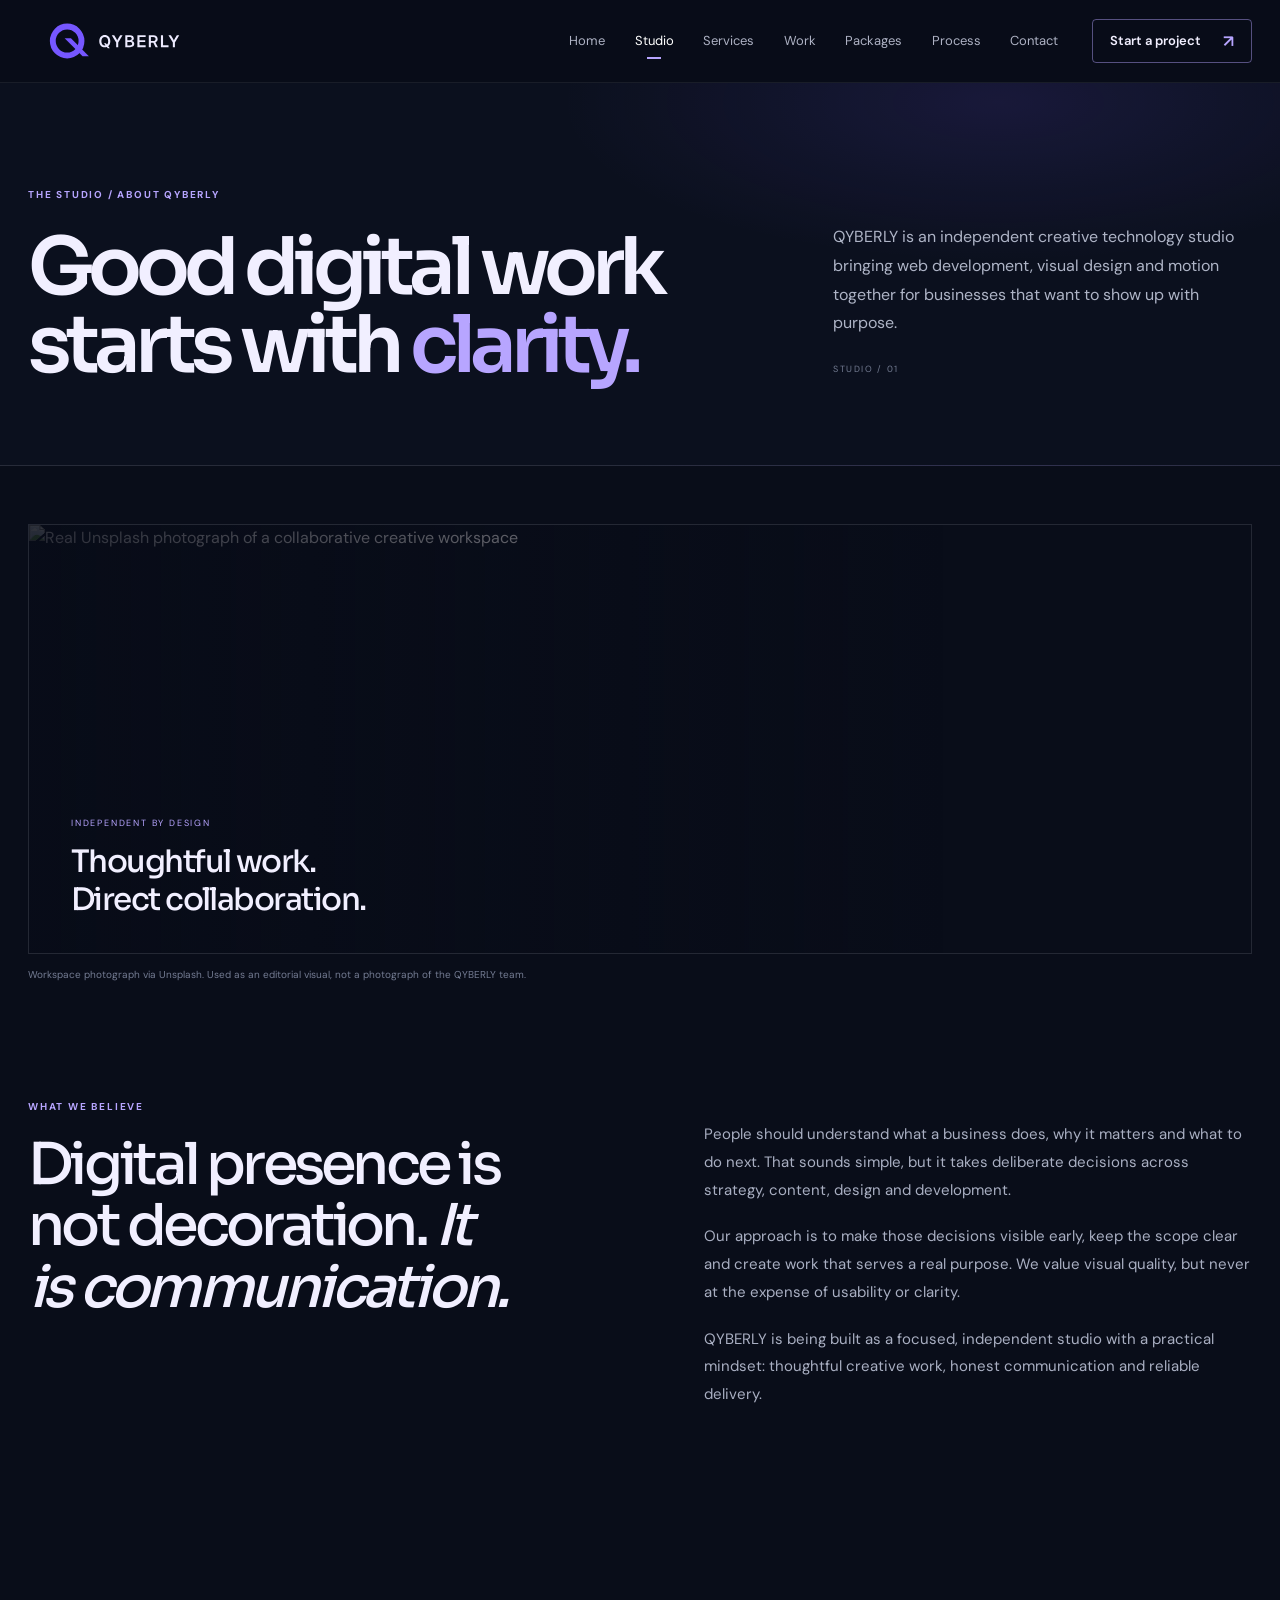
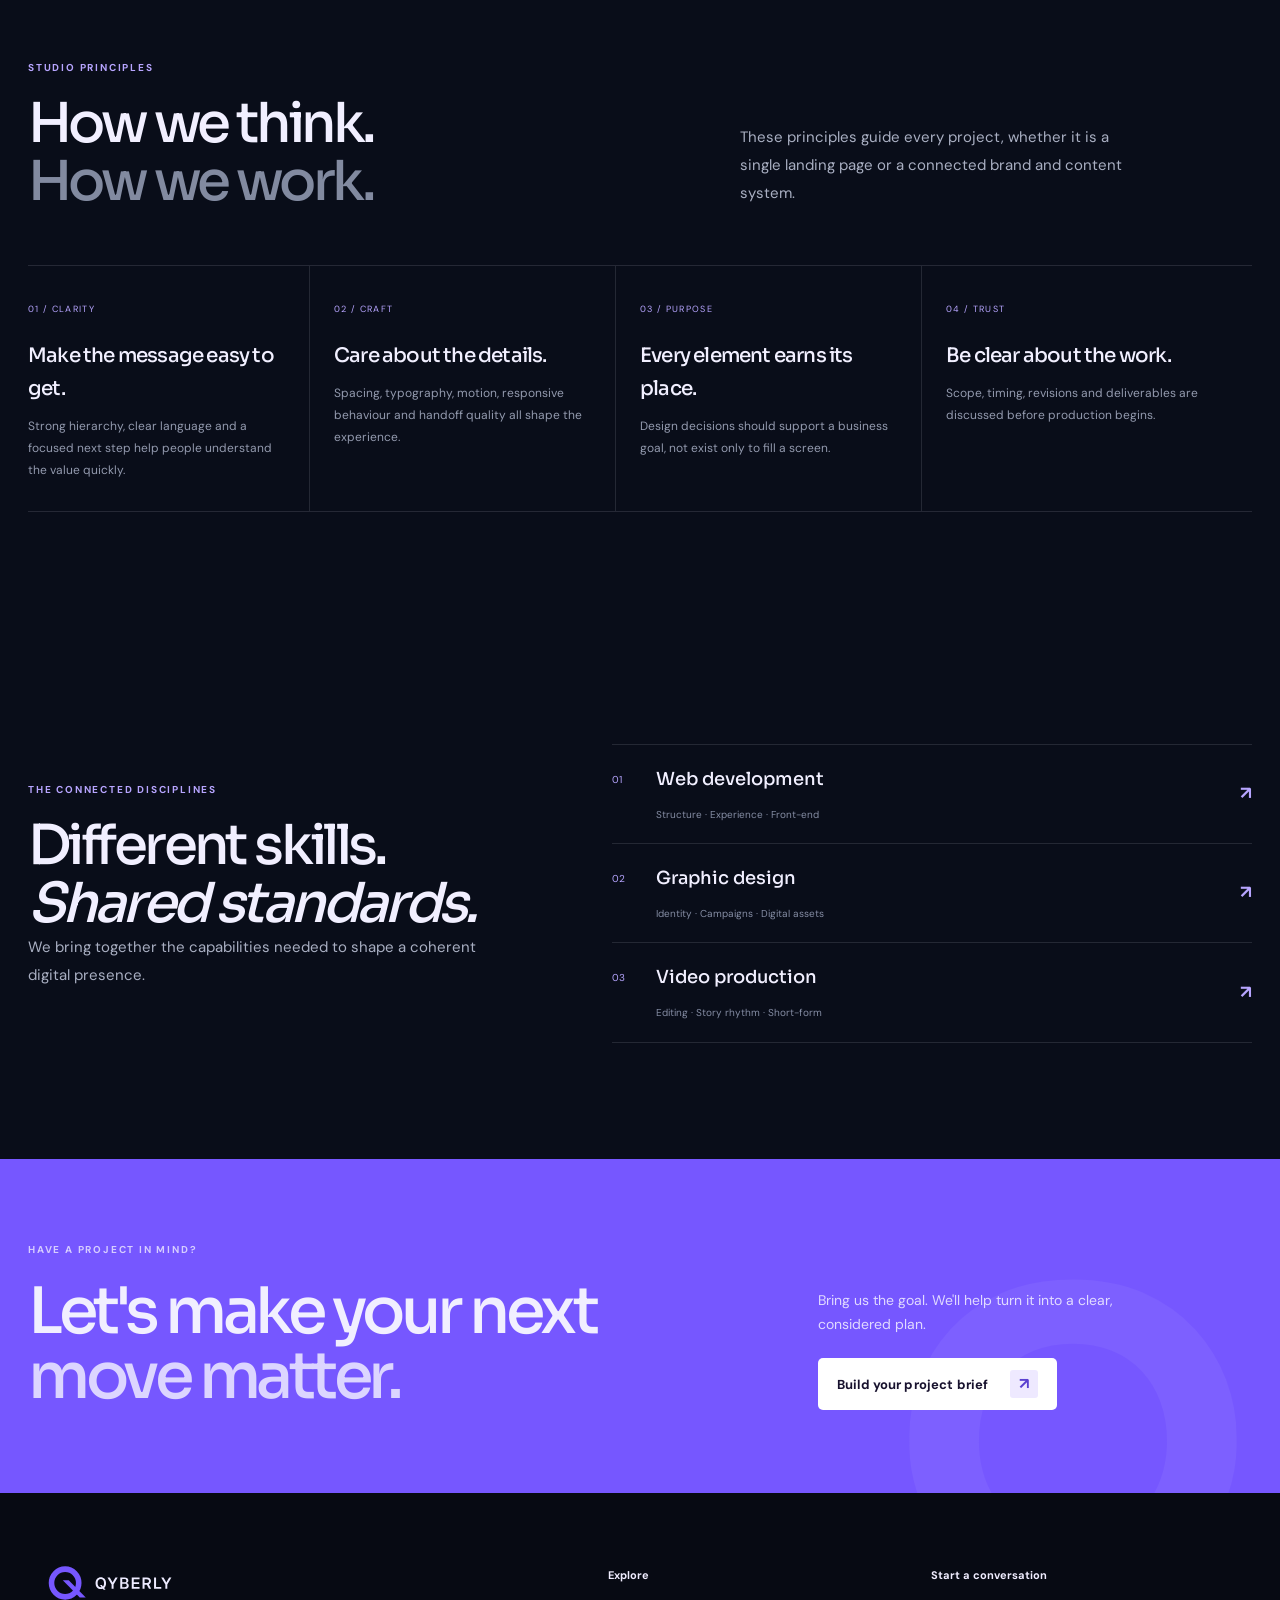
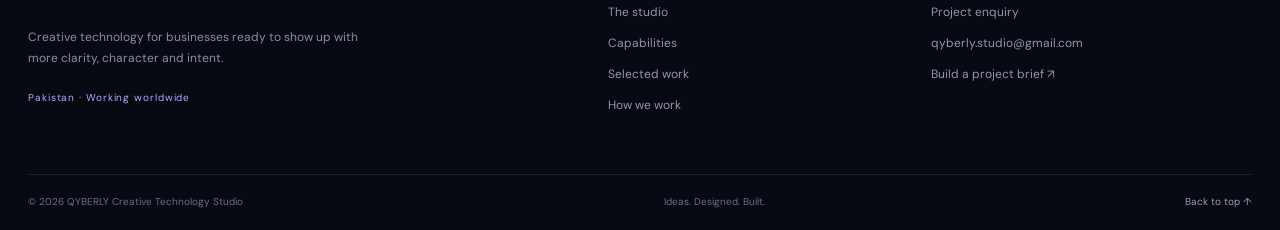
==== commit 86dfdfcd: "Add Packages navigation across QYBERLY pages" ====
--- a/about.html
+++ b/about.html
@@ -26,7 +26,7 @@
   <div class="nav-frame">
     <a class="brand-lockup" href="index.html" aria-label="QYBERLY home"><img src="assets/brand/qyberly-logo.svg" alt="QYBERLY Creative Technology Studio"></a>
     <button class="nav-toggle" type="button" aria-expanded="false" aria-controls="primary-nav" aria-label="Open navigation"><span></span><span></span></button>
-    <nav class="primary-nav" id="primary-nav" aria-label="Primary navigation"><a href="index.html">Home</a><a href="about.html" aria-current="page">Studio</a><a href="services.html">Services</a><a href="portfolio.html">Work</a><a href="process.html">Process</a><a href="contact.html">Contact</a></nav>
+    <nav class="primary-nav" id="primary-nav" aria-label="Primary navigation"><a href="index.html">Home</a><a href="about.html" aria-current="page">Studio</a><a href="services.html">Services</a><a href="portfolio.html">Work</a><a href="packages.html">Packages</a><a href="process.html">Process</a><a href="contact.html">Contact</a></nav>
     <a class="nav-cta" href="contact.html">Start a project <span aria-hidden="true">↗</span></a>
   </div>
 </header>
